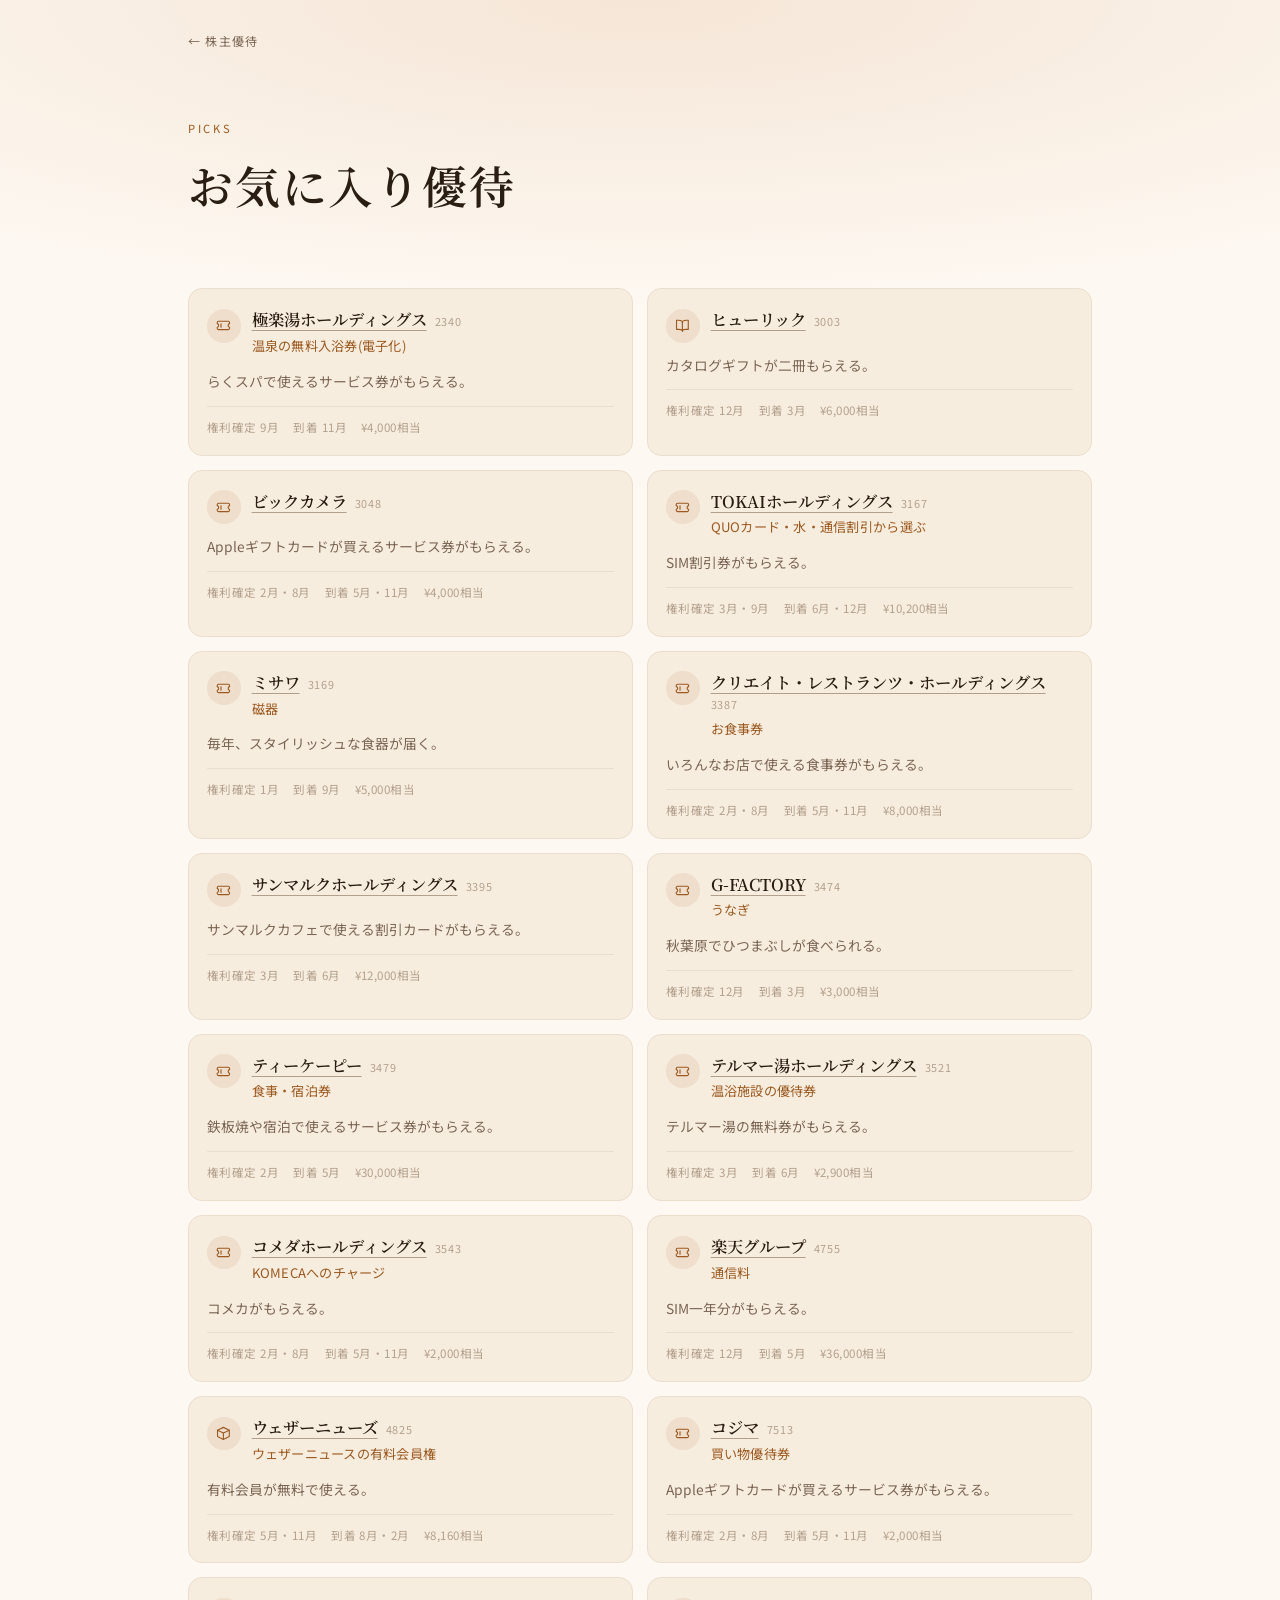
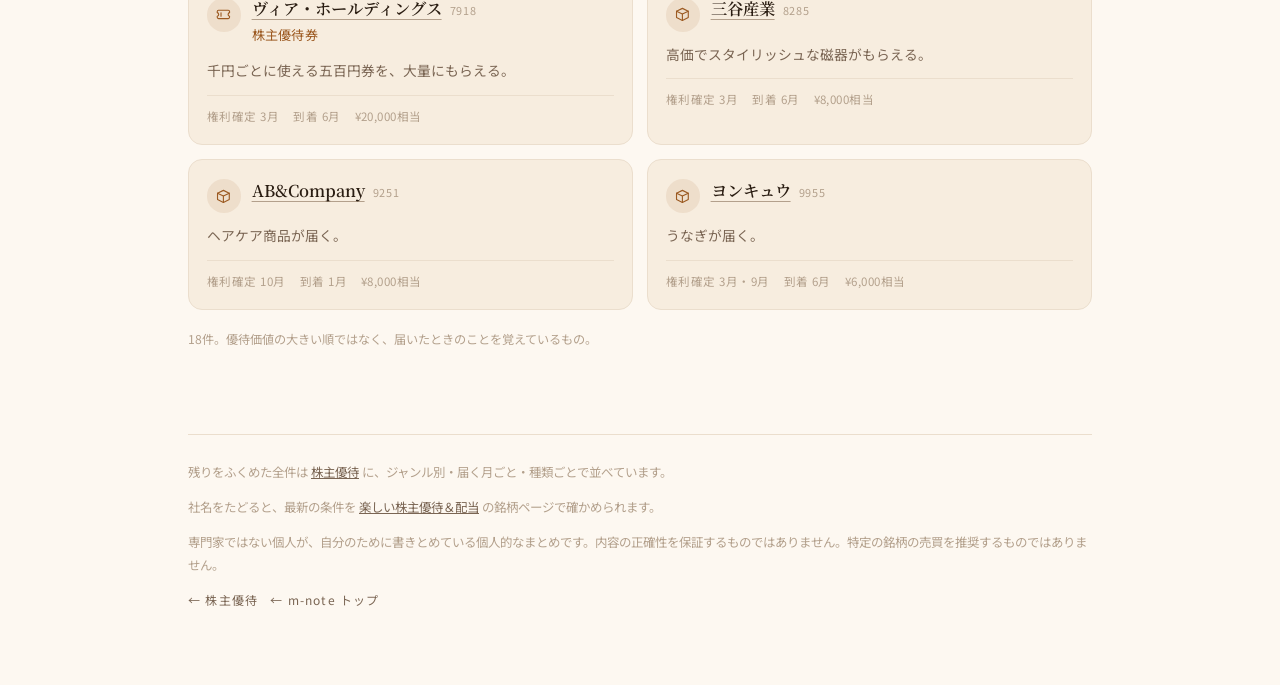
==== picks.html @ b55bbd1d "お気に入りを別ページに分け、ジャンル別を先頭に置く Co-Authored-By: Claude Opus 5 <noreply@anthropic.com>" ====
<!DOCTYPE html>
<html lang="ja">
<head>
<meta charset="UTF-8">
<meta name="viewport" content="width=device-width, initial-scale=1">
<title>お気に入り優待｜株主優待</title>
<meta name="description" content="届いたときのことを覚えている株主優待。うなぎ、磁器、タオル、カタログギフト、温泉の券。">
<link rel="preconnect" href="https://fonts.googleapis.com">
<link rel="preconnect" href="https://fonts.gstatic.com" crossorigin>
<link href="https://fonts.googleapis.com/css2?family=Noto+Sans+JP:wght@400;500;700&family=Noto+Serif+JP:wght@500;600;700&display=swap" rel="stylesheet">
<link rel="stylesheet" href="style.css">
</head>
<body>
<!-- アイコンは線画のまま埋め込んでおく。外から取りに行かないので表示が遅れない -->
<svg width="0" height="0" style="position:absolute" aria-hidden="true" focusable="false"><defs>
  <symbol id="ic-heart" viewBox="0 0 24 24">
    <path d="M12 20.2S3.6 15.3 3.6 9.6A4.6 4.6 0 0 1 12 7a4.6 4.6 0 0 1 8.4 2.6c0 5.7-8.4 10.6-8.4 10.6z"/></symbol>
  <symbol id="ic-ticket" viewBox="0 0 24 24">
    <path d="M3.2 9.5V7.8a1.8 1.8 0 0 1 1.8-1.8h14a1.8 1.8 0 0 1 1.8 1.8v1.7a2.6 2.6 0 0 0 0 5.1v1.6a1.8 1.8 0 0 1-1.8 1.8H5a1.8 1.8 0 0 1-1.8-1.8v-1.6a2.6 2.6 0 0 0 0-5.1z"/>
    <path d="M8.6 9.6v4.9"/></symbol>
  <symbol id="ic-box" viewBox="0 0 24 24">
    <path d="M3.6 7.4 12 3.4l8.4 4v9.2L12 20.6l-8.4-4z"/>
    <path d="M3.6 7.4 12 11.4l8.4-4"/><path d="M12 11.4v9.2"/></symbol>
  <symbol id="ic-leaf" viewBox="0 0 24 24">
    <path d="M20 4C11 4 5 8 5 14a5 5 0 0 0 5 5c6 0 10-6 10-15z"/><path d="M15.4 8.6 6.6 17.4"/></symbol>
  <symbol id="ic-book" viewBox="0 0 24 24">
    <path d="M12 7.6C12 6 10 4.6 6.6 4.6H3.6v13h3.5c2.9 0 4.9 1.2 4.9 2.4"/>
    <path d="M12 7.6C12 6 14 4.6 17.4 4.6h3v13h-3.5c-2.9 0-4.9 1.2-4.9 2.4"/><path d="M12 7.6V20"/></symbol>
  <symbol id="ic-card" viewBox="0 0 24 24">
    <rect x="3" y="5.4" width="18" height="13.2" rx="2.4"/>
    <path d="M3 10.2h18"/><path d="M6.6 14.8h4.2"/></symbol>
  <symbol id="ic-star" viewBox="0 0 24 24">
    <path d="m12 3.6 2.6 5.4 6 .8-4.4 4.2 1.1 6-5.3-2.9-5.3 2.9 1.1-6L3.4 9.8l6-.8z"/></symbol>
</defs></svg>

<div class="wrap">
  <div class="top"><a class="back" href="./">← 株主優待</a></div>

  <header class="hero">
    <p class="eyebrow">PICKS</p>
    <h1>お気に入り優待</h1>
  </header>

  <section id="picks">
    <div class="picks" data-picks><p class="empty">読み込み中…</p></div>
    <p class="aside"><span data-count="picks"></span>。優待価値の大きい順ではなく、届いたときのことを覚えているもの。</p>
  </section>

  <footer>
    <p>残りをふくめた全件は <a href="./">株主優待</a> に、ジャンル別・届く月ごと・種類ごとで並べています。</p>
    <p>社名をたどると、最新の条件を <a href="https://www.kabuyutai.com/" target="_blank" rel="noopener">楽しい株主優待＆配当</a> の銘柄ページで確かめられます。</p>
    <p>専門家ではない個人が、自分のために書きとめている個人的なまとめです。内容の正確性を保証するものではありません。特定の銘柄の売買を推奨するものではありません。</p>
    <p><a class="back" href="./">← 株主優待</a>　<a class="back" href="../">← m-note トップ</a></p>
  </footer>
</div>
<script src="app.js"></script>
</body>
</html>
---- style.css ----
/* 株主優待のページ共通の見た目。index.html と picks.html が読む。
   色をここ一箇所で持つことで、二枚のページがずれないようにしている。 */
/* 生成りの紙とテラコッタ。黒と白は使わず、どの色にも茶を含ませている */
:root{
  --bg:#fdf8f1; --ink:#2a1d12; --muted:#7a6553; --faint:#b3a08c;
  --line:#ebdecd; --card:#f7eddf; --accent:#9c5a22;
  --wash:rgba(196,106,38,.13); --tint:rgba(156,90,34,.10);
}
@media (prefers-color-scheme: dark){
  :root:not([data-theme="light"]){
    --bg:#17110c; --ink:#f4eade; --muted:#a08b76; --faint:#6a5848;
    --line:#2e241b; --card:#20180f; --accent:#e2a765;
    --wash:rgba(226,167,101,.10); --tint:rgba(226,167,101,.14);
  }
}
:root[data-theme="dark"]{
  --bg:#17110c; --ink:#f4eade; --muted:#a08b76; --faint:#6a5848;
  --line:#2e241b; --card:#20180f; --accent:#e2a765;
  --wash:rgba(226,167,101,.10); --tint:rgba(226,167,101,.14);
}
*{box-sizing:border-box}
/* 地色は html に置く。そうしないと body の背景が canvas に持ち上がり、
   下のにじみの位置が本文の箱からずれる */
html{background:var(--bg)}
/* 見出しのうしろに暖色のにじみを一枚。読み進めると消える薄さで敷く */
body{margin:0;color:var(--ink);font-family:"Noto Sans JP",system-ui,sans-serif;
  font-size:16px;line-height:1.9;-webkit-font-smoothing:antialiased;
  background:radial-gradient(120% 420px at 50% 0,var(--wash),transparent 72%) no-repeat}
a{color:inherit}
.wrap{max-width:60rem;margin:0 auto;padding:0 16px}
@media (min-width:640px){.wrap{padding:0 28px}}

/* アイコンは文字に連れて大きくなる。閲覧者が文字を大きくしても釣り合いが崩れない */
.ic{width:1.15em;height:1.15em;flex:0 0 auto;fill:none;stroke:currentColor;
  stroke-width:1.6;stroke-linecap:round;stroke-linejoin:round}

.top{padding:24px 0 0}
.back{font-size:.75rem;letter-spacing:.1em;color:var(--muted);text-decoration:none}
.back:hover{color:var(--ink)}

header.hero{padding:64px 0 10px}
.eyebrow{font-size:.7rem;letter-spacing:.24em;color:var(--accent);margin:0 0 14px}
h1{font-family:"Noto Serif JP",serif;font-weight:600;font-size:clamp(2rem,6vw,2.8rem);line-height:1.4;margin:0 0 6px;letter-spacing:.04em}

/* 目次は丸いつまみ。触れると色が出る */
.toc{list-style:none;margin:34px 0 0;padding:0;display:flex;flex-wrap:wrap;gap:9px}
.toc a{display:inline-flex;align-items:center;gap:7px;font-size:.8rem;color:var(--muted);
  text-decoration:none;background:var(--card);border:1px solid var(--line);
  border-radius:999px;padding:7px 15px 7px 13px;line-height:1.5;
  transition:color .15s,border-color .15s,background .15s}
.toc a .ic{color:var(--accent);opacity:.75}
.toc a:hover,.toc a:focus-visible{color:var(--accent);border-color:var(--accent);background:var(--tint)}

section{padding:56px 0 0}
.cat-h{display:flex;align-items:center;gap:10px;margin:0 0 4px}
.cat-h .ic{color:var(--accent)}
.cat-h h2{font-family:"Noto Serif JP",serif;font-weight:600;font-size:1.3rem;letter-spacing:.04em;margin:0}
.cat-h h3{font-family:"Noto Serif JP",serif;font-weight:600;font-size:1.05rem;letter-spacing:.04em;margin:0}
.cat-h .en{font-size:.64rem;letter-spacing:.2em;color:var(--faint)}
.cat-h .n{margin-left:auto;font-size:.68rem;letter-spacing:.12em;color:var(--faint)}
.cat-rule{height:1px;background:var(--line);margin:0 0 22px}

/* お気に入り優待 */
.picks{display:grid;grid-template-columns:1fr;gap:14px}
@media (min-width:620px){.picks{grid-template-columns:repeat(2,1fr)}}
.pick{background:var(--card);border:1px solid var(--line);border-radius:14px;padding:18px 18px 16px;
  transition:transform .18s,border-color .18s}
.pick:hover{transform:translateY(-2px);border-color:var(--accent)}
@media (prefers-reduced-motion:reduce){.pick{transition:none}.pick:hover{transform:none}}
.pick .hd{display:flex;gap:11px;align-items:flex-start}
/* アイコンの丸座布団。アクセントをごく薄く敷いたもの */
.badge{width:2.1em;height:2.1em;border-radius:50%;background:var(--tint);color:var(--accent);
  display:grid;place-items:center;flex:0 0 auto;margin-top:.1em}
.badge .ic{width:1.05em;height:1.05em}
.pick .ttl{display:flex;flex-wrap:wrap;gap:0 8px;align-items:baseline;min-width:0}
.pick .ttl > *{max-width:100%}
.pick b{font-family:"Noto Serif JP",serif;font-weight:600;font-size:1.02rem;line-height:1.5}
.pick .code{font-size:.68rem;letter-spacing:.08em;color:var(--faint);font-variant-numeric:tabular-nums}
.pick .what{flex:0 0 100%;margin:2px 0 0;font-size:.82rem;color:var(--accent);letter-spacing:.02em}
.pick .memo{margin:10px 0 0;font-size:.86rem;color:var(--muted);line-height:1.8}
.pick .meta{margin:12px 0 0;padding:10px 0 0;border-top:1px solid var(--line);
  font-size:.72rem;color:var(--faint);letter-spacing:.04em;display:flex;flex-wrap:wrap;gap:4px 14px}

/* ジャンル別 */
.uses{display:grid;grid-template-columns:1fr;gap:14px}
@media (min-width:720px){.uses{grid-template-columns:repeat(2,1fr)}}
.use{background:var(--card);border:1px solid var(--line);border-radius:14px;padding:18px}
.use .uh{display:flex;align-items:center;gap:11px}
.use .ut{display:flex;flex-wrap:wrap;align-items:baseline;gap:0 9px;min-width:0}
.use .ut b{font-family:"Noto Serif JP",serif;font-weight:600;font-size:1.05rem;letter-spacing:.04em}
.use .uen{font-size:.6rem;letter-spacing:.18em;color:var(--faint)}
.use .uh .n{margin-left:auto;font-size:.68rem;letter-spacing:.12em;color:var(--faint);flex:0 0 auto}
/* 細目は左の列に揃える。.sub を display:contents にして、dt と dd を
   そのまま dl のグリッドに流し込むと、カードごとに左の列幅が揃う */
.use .subs{margin:13px 0 0;padding:12px 0 0;border-top:1px solid var(--line);
  display:grid;grid-template-columns:max-content 1fr;gap:8px 14px}
.use .sub{display:contents}
.use dt{font-size:.76rem;color:var(--accent);letter-spacing:.02em;line-height:1.8;white-space:nowrap}
.use dd{margin:0;font-size:.8rem;line-height:1.8}
/* 社名の区切りは読点。社名自体が「・」を含むので中黒では切れ目が分からない */
.use dd .un + .un::before{content:"、";color:var(--faint)}
/* ここは横に流すだけなので、短い社名まで途中で折る必要はない */
.use dd a.kb{overflow-wrap:break-word}
/* 幅が狭いと二列では細目名が潰れるので、細目名を上に積む */
@media (max-width:430px){
  .use .subs{grid-template-columns:1fr;gap:2px}
  .use dd{margin:0 0 9px}
  .use dd:last-child{margin:0}
}
.aside{margin:18px 0 0;font-size:.76rem;color:var(--faint);line-height:1.85}

/* 届く月 */
.month{border-top:1px solid var(--line);padding:16px 0}
.month:last-child{border-bottom:1px solid var(--line)}
/* 月名のうしろに棒と件数。棒は余った幅のなかで伸ばすので、何件あってもはみ出さない */
.month .mh{display:grid;grid-template-columns:auto 1fr;align-items:center;gap:12px;margin:0 0 2px}
.month .mn{font-family:"Noto Serif JP",serif;font-weight:600;font-size:1.05rem;letter-spacing:.06em;
  min-width:3.2em;font-variant-numeric:tabular-nums}
.month .track{display:flex;align-items:center;gap:10px;min-width:0}
.month .bar{flex:0 0 auto;height:3px;max-width:86%;background:var(--accent);opacity:.45;border-radius:2px}
.month .mc{font-size:.7rem;color:var(--faint);letter-spacing:.1em;font-variant-numeric:tabular-nums}
.month ul{list-style:none;margin:8px 0 0;padding:0;display:grid;grid-template-columns:1fr;gap:2px 20px}
@media (min-width:560px){.month ul{grid-template-columns:repeat(2,1fr)}}
@media (min-width:880px){.month ul{grid-template-columns:repeat(3,1fr)}}
/* 社名と中身は横に並べるが、入りきらないときは社名を途中で折らずに中身を下へ送る */
.month li{font-size:.85rem;line-height:1.75;color:var(--ink);
  display:flex;flex-wrap:wrap;gap:0 7px;align-items:baseline}
.month li > *{flex:0 0 auto;max-width:100%}
/* 行頭の小さなアイコンは社名と同じ塊に入れておく。社名が折れても離れない */
.month li .mi{width:.95em;height:.95em;color:var(--faint);vertical-align:-.1em;margin-right:5px}
.month li .w{color:var(--muted);font-size:.78rem}
.month.none .mn{color:var(--faint)}

/* カテゴリ別 */
.rows{display:grid;grid-template-columns:1fr;gap:0}
.row{display:grid;grid-template-columns:1fr auto;gap:4px 16px;align-items:baseline;
  padding:9px 0;border-bottom:1px solid var(--line)}
.row:first-child{border-top:1px solid var(--line)}
.row .nm{font-size:.92rem;line-height:1.6}
.row .nm .code{font-size:.68rem;letter-spacing:.08em;color:var(--faint);margin-left:7px;
  font-variant-numeric:tabular-nums;white-space:nowrap}
.row .nm .w{display:block;font-size:.79rem;color:var(--accent)}
.row .nm .cd{display:block;font-size:.76rem;color:var(--faint)}
.row .rt{text-align:right;font-size:.74rem;color:var(--muted);letter-spacing:.04em;
  font-variant-numeric:tabular-nums;white-space:nowrap}
.row .rt .v{display:block;color:var(--ink);font-size:.82rem}
@media (max-width:559px){
  /* 幅が狭いと社名と金額の二段組みが潰れるので、縦に積む */
  .row{grid-template-columns:1fr;gap:2px}
  .row .rt{text-align:left;white-space:normal}
  .row .rt .v{display:inline;margin-right:10px}
}
.kind-h{margin-top:30px}

/* 読むときの注意。ふだんは一行に畳んでおく */
.caution{background:var(--card);border:1px solid var(--line);border-radius:14px}
.caution summary{list-style:none;cursor:pointer;padding:15px 20px;display:flex;align-items:center;gap:10px;
  font-family:"Noto Serif JP",serif;font-weight:600;font-size:1.02rem;letter-spacing:.04em}
.caution summary::-webkit-details-marker{display:none}
.caution summary .ic{color:var(--accent)}
.caution summary .cue{margin-left:auto;font-size:.7rem;letter-spacing:.1em;color:var(--faint);
  font-family:"Noto Sans JP",sans-serif;font-weight:400}
.caution:not([open]) summary .cue::after{content:"ひらく"}
.caution[open] summary .cue::after{content:"とじる"}
.caution .cbody{padding:2px 20px 18px}
.caution p{margin:0 0 .9em;font-size:.86rem;color:var(--muted);line-height:1.85}
.caution p:last-child{margin:0}
.caution strong{color:var(--ink);font-weight:500}

.empty{color:var(--faint);font-size:.86rem;margin:0}

/* 社名から優待情報サイトの銘柄ページへ。線は薄く敷いておき、触れると色が出る */
/* 長い社名は「・」で折る。区切りが無いものだけ、やむをえず途中で折る */
a.kb{word-break:keep-all;overflow-wrap:anywhere;
  color:inherit;text-decoration:underline;text-decoration-color:var(--faint);
  text-decoration-thickness:1px;text-underline-offset:.26em;text-decoration-skip-ink:none;
  transition:color .15s,text-decoration-color .15s}
a.kb:hover,a.kb:focus-visible{color:var(--accent);text-decoration-color:var(--accent)}

footer{margin:84px 0 0;padding:26px 0 60px;border-top:1px solid var(--line)}
footer p{font-size:.78rem;color:var(--faint);line-height:1.85;margin:0 0 12px}
footer a{color:var(--muted)}
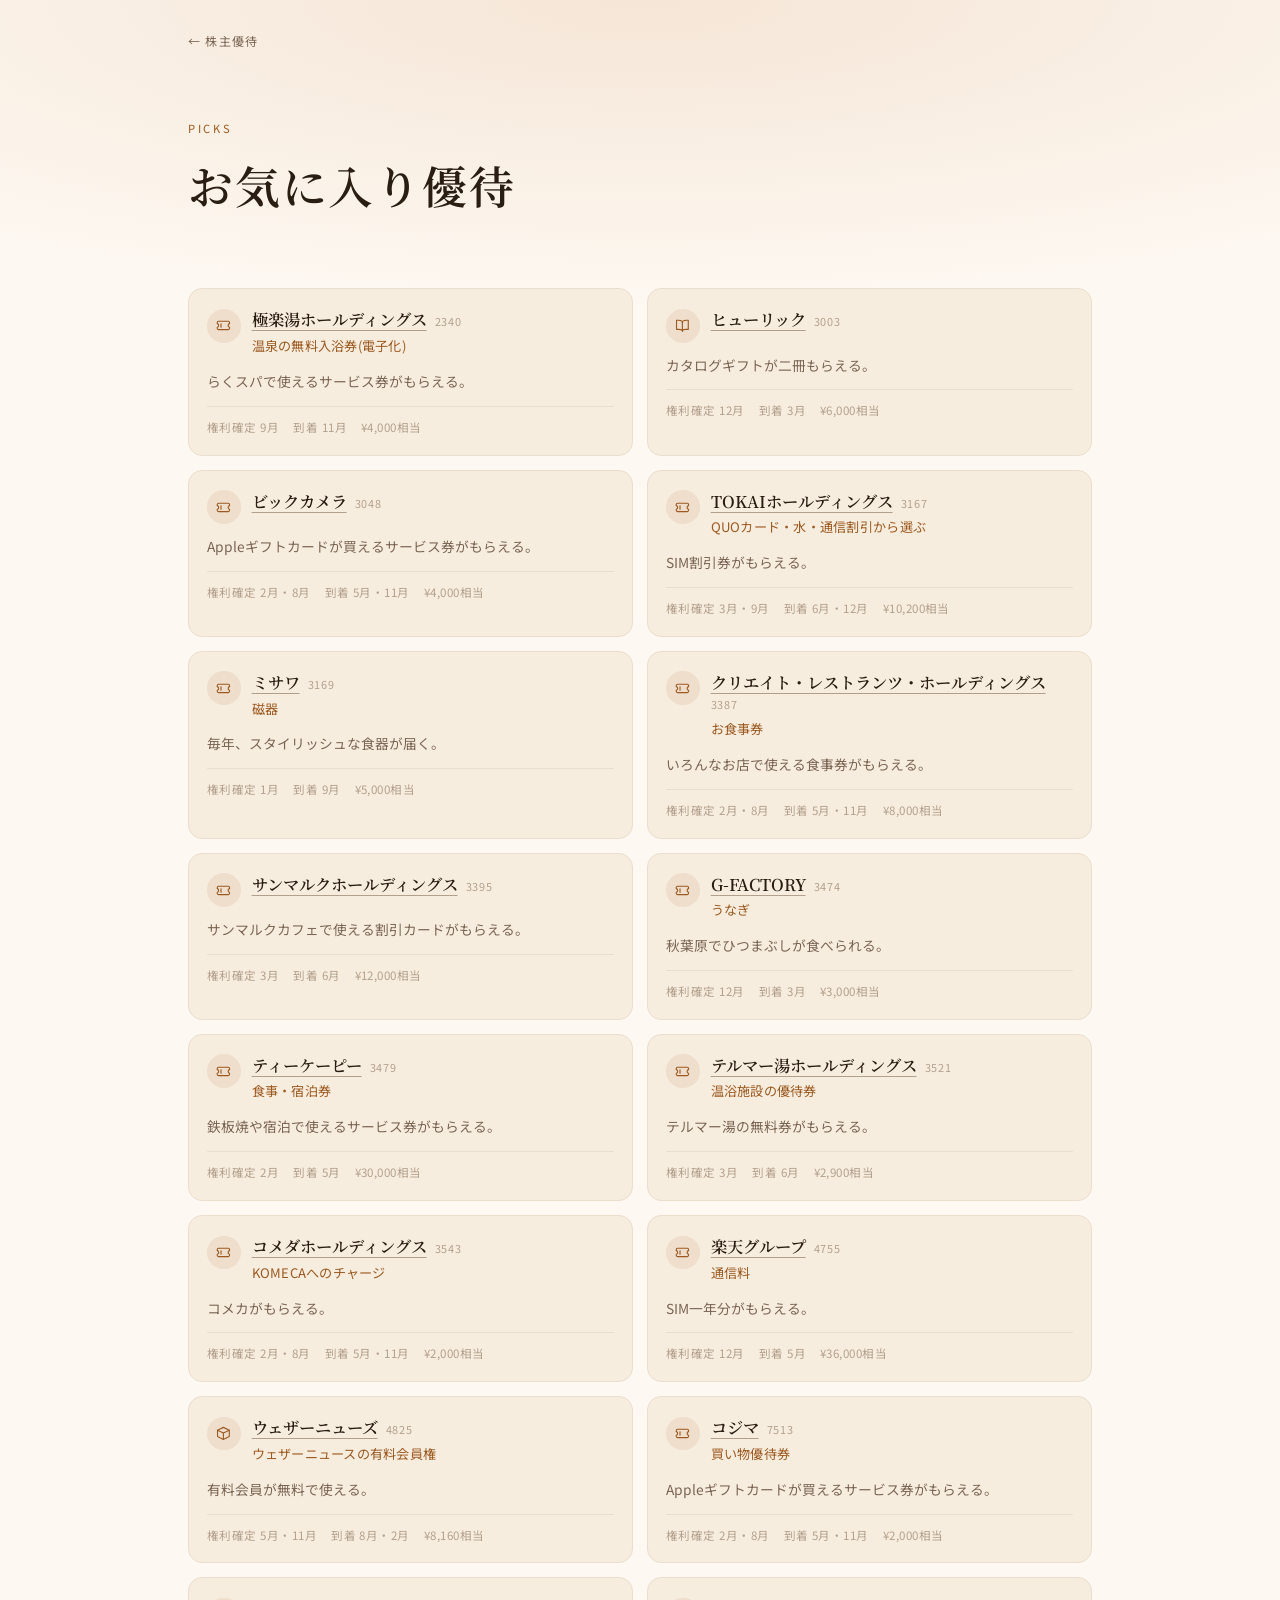
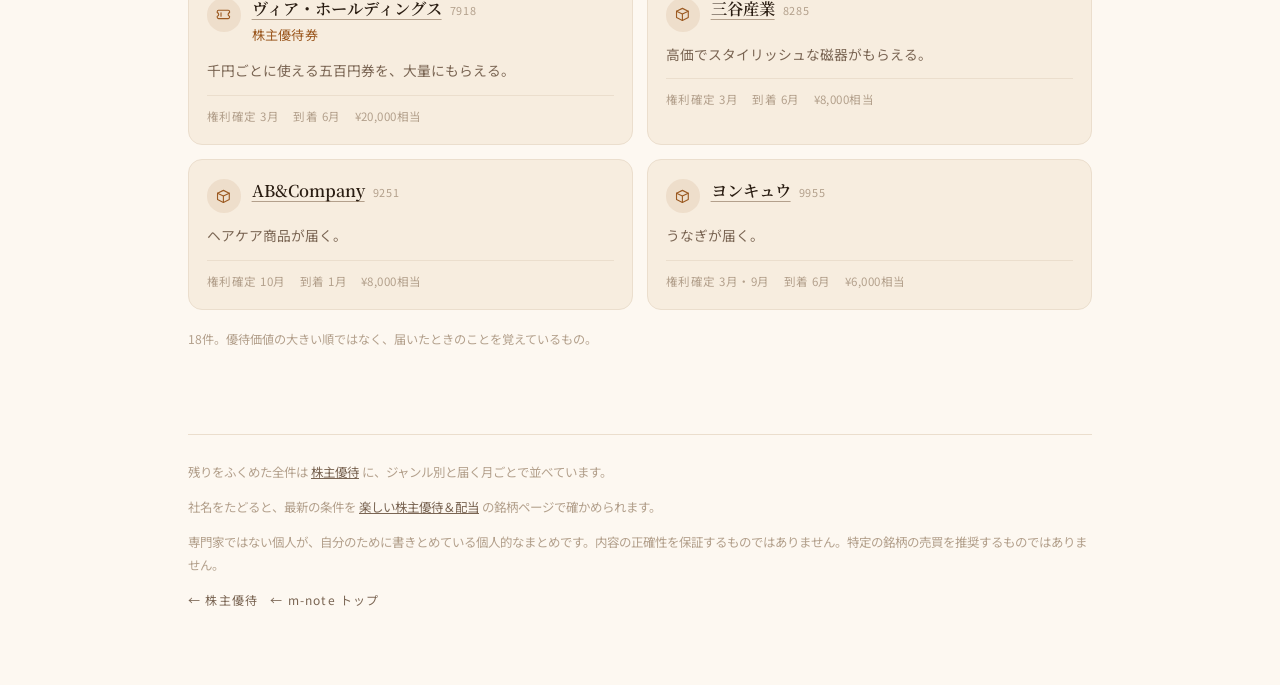
==== commit f5cc3bc0: "優待の種類の節を外す Co-Authored-By: Claude Opus 5 <noreply@anthropic.com>" ====
--- a/picks.html
+++ b/picks.html
@@ -47,7 +47,7 @@
   </section>
 
   <footer>
-    <p>残りをふくめた全件は <a href="./">株主優待</a> に、ジャンル別・届く月ごと・種類ごとで並べています。</p>
+    <p>残りをふくめた全件は <a href="./">株主優待</a> に、ジャンル別と届く月ごとで並べています。</p>
     <p>社名をたどると、最新の条件を <a href="https://www.kabuyutai.com/" target="_blank" rel="noopener">楽しい株主優待＆配当</a> の銘柄ページで確かめられます。</p>
     <p>専門家ではない個人が、自分のために書きとめている個人的なまとめです。内容の正確性を保証するものではありません。特定の銘柄の売買を推奨するものではありません。</p>
     <p><a class="back" href="./">← 株主優待</a>　<a class="back" href="../">← m-note トップ</a></p>
--- a/style.css
+++ b/style.css
@@ -55,7 +55,6 @@
 .cat-h{display:flex;align-items:center;gap:10px;margin:0 0 4px}
 .cat-h .ic{color:var(--accent)}
 .cat-h h2{font-family:"Noto Serif JP",serif;font-weight:600;font-size:1.3rem;letter-spacing:.04em;margin:0}
-.cat-h h3{font-family:"Noto Serif JP",serif;font-weight:600;font-size:1.05rem;letter-spacing:.04em;margin:0}
 .cat-h .en{font-size:.64rem;letter-spacing:.2em;color:var(--faint)}
 .cat-h .n{margin-left:auto;font-size:.68rem;letter-spacing:.12em;color:var(--faint)}
 .cat-rule{height:1px;background:var(--line);margin:0 0 22px}
@@ -131,26 +130,6 @@
 .month li .w{color:var(--muted);font-size:.78rem}
 .month.none .mn{color:var(--faint)}
 
-/* カテゴリ別 */
-.rows{display:grid;grid-template-columns:1fr;gap:0}
-.row{display:grid;grid-template-columns:1fr auto;gap:4px 16px;align-items:baseline;
-  padding:9px 0;border-bottom:1px solid var(--line)}
-.row:first-child{border-top:1px solid var(--line)}
-.row .nm{font-size:.92rem;line-height:1.6}
-.row .nm .code{font-size:.68rem;letter-spacing:.08em;color:var(--faint);margin-left:7px;
-  font-variant-numeric:tabular-nums;white-space:nowrap}
-.row .nm .w{display:block;font-size:.79rem;color:var(--accent)}
-.row .nm .cd{display:block;font-size:.76rem;color:var(--faint)}
-.row .rt{text-align:right;font-size:.74rem;color:var(--muted);letter-spacing:.04em;
-  font-variant-numeric:tabular-nums;white-space:nowrap}
-.row .rt .v{display:block;color:var(--ink);font-size:.82rem}
-@media (max-width:559px){
-  /* 幅が狭いと社名と金額の二段組みが潰れるので、縦に積む */
-  .row{grid-template-columns:1fr;gap:2px}
-  .row .rt{text-align:left;white-space:normal}
-  .row .rt .v{display:inline;margin-right:10px}
-}
-.kind-h{margin-top:30px}
 
 /* 読むときの注意。ふだんは一行に畳んでおく */
 .caution{background:var(--card);border:1px solid var(--line);border-radius:14px}
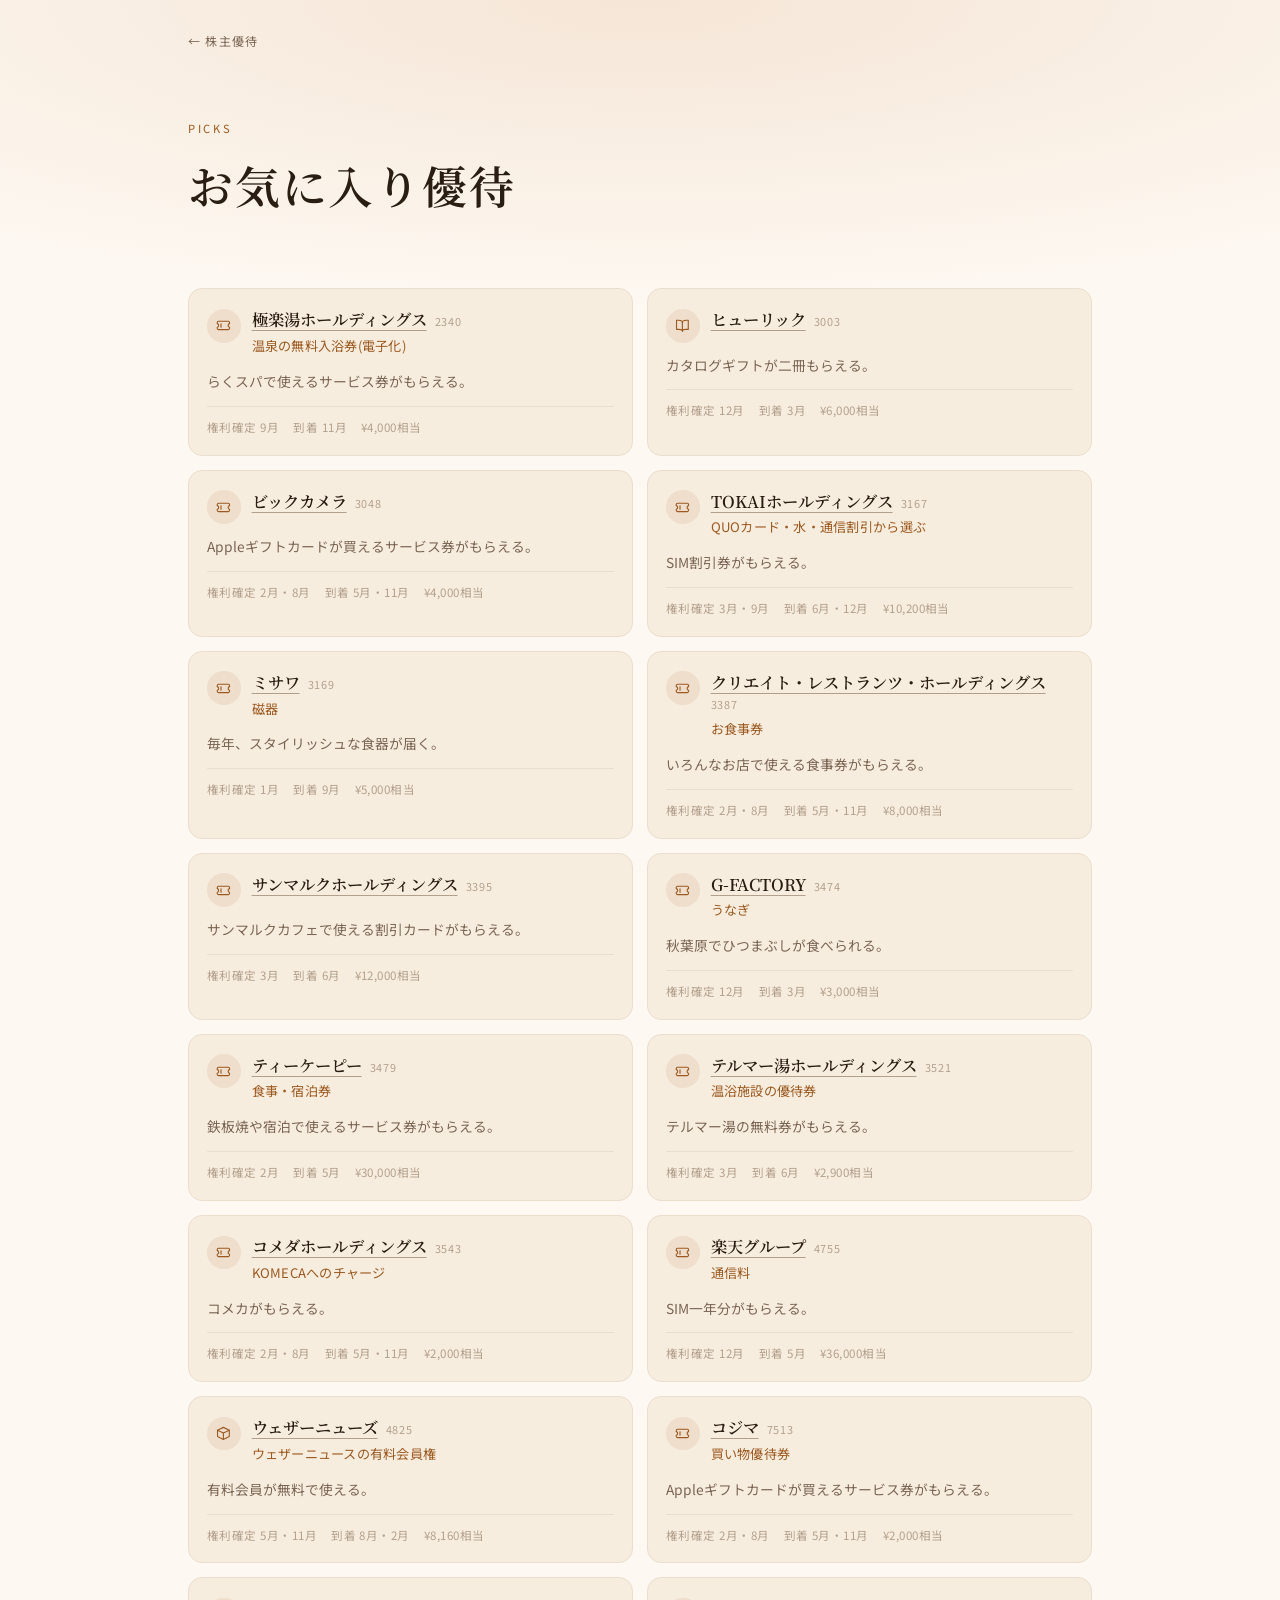
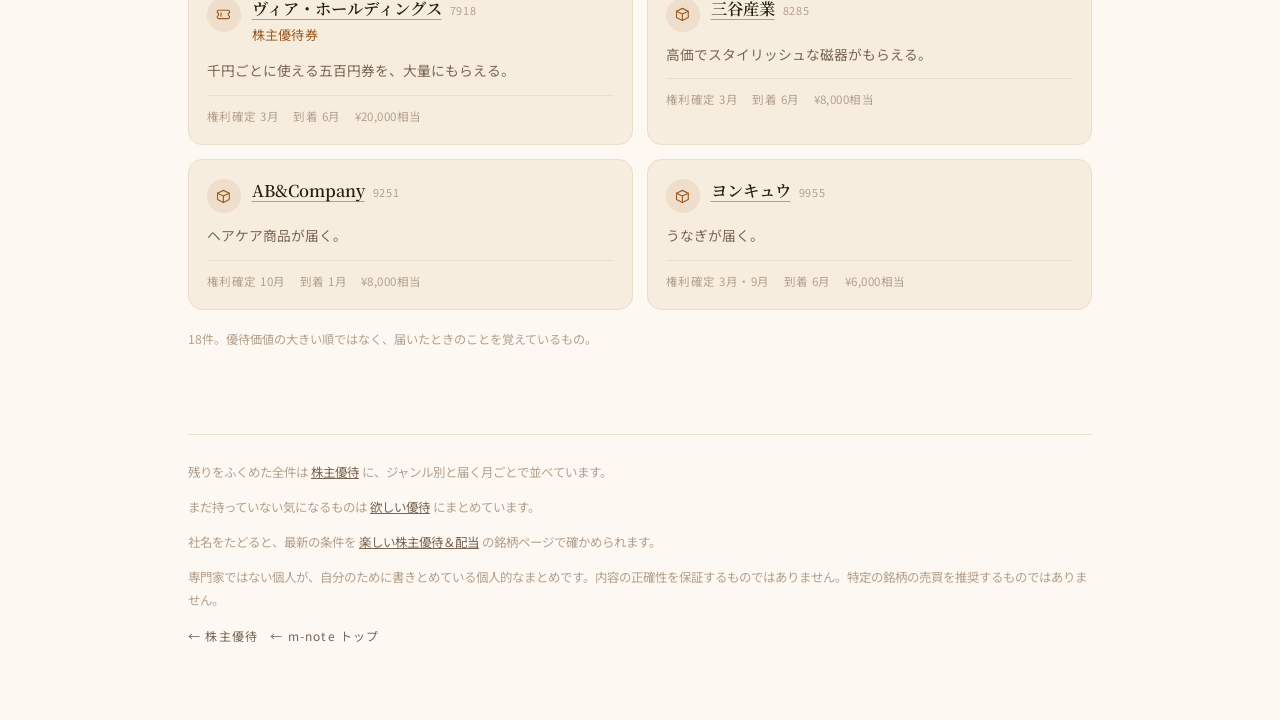
==== commit 00b43a38: "欲しい優待のページを足す Co-Authored-By: Claude Opus 5 <noreply@anthropic.com>" ====
--- a/picks.html
+++ b/picks.html
@@ -48,6 +48,7 @@
 
   <footer>
     <p>残りをふくめた全件は <a href="./">株主優待</a> に、ジャンル別と届く月ごとで並べています。</p>
+    <p>まだ持っていない気になるものは <a href="want.html">欲しい優待</a> にまとめています。</p>
     <p>社名をたどると、最新の条件を <a href="https://www.kabuyutai.com/" target="_blank" rel="noopener">楽しい株主優待＆配当</a> の銘柄ページで確かめられます。</p>
     <p>専門家ではない個人が、自分のために書きとめている個人的なまとめです。内容の正確性を保証するものではありません。特定の銘柄の売買を推奨するものではありません。</p>
     <p><a class="back" href="./">← 株主優待</a>　<a class="back" href="../">← m-note トップ</a></p>
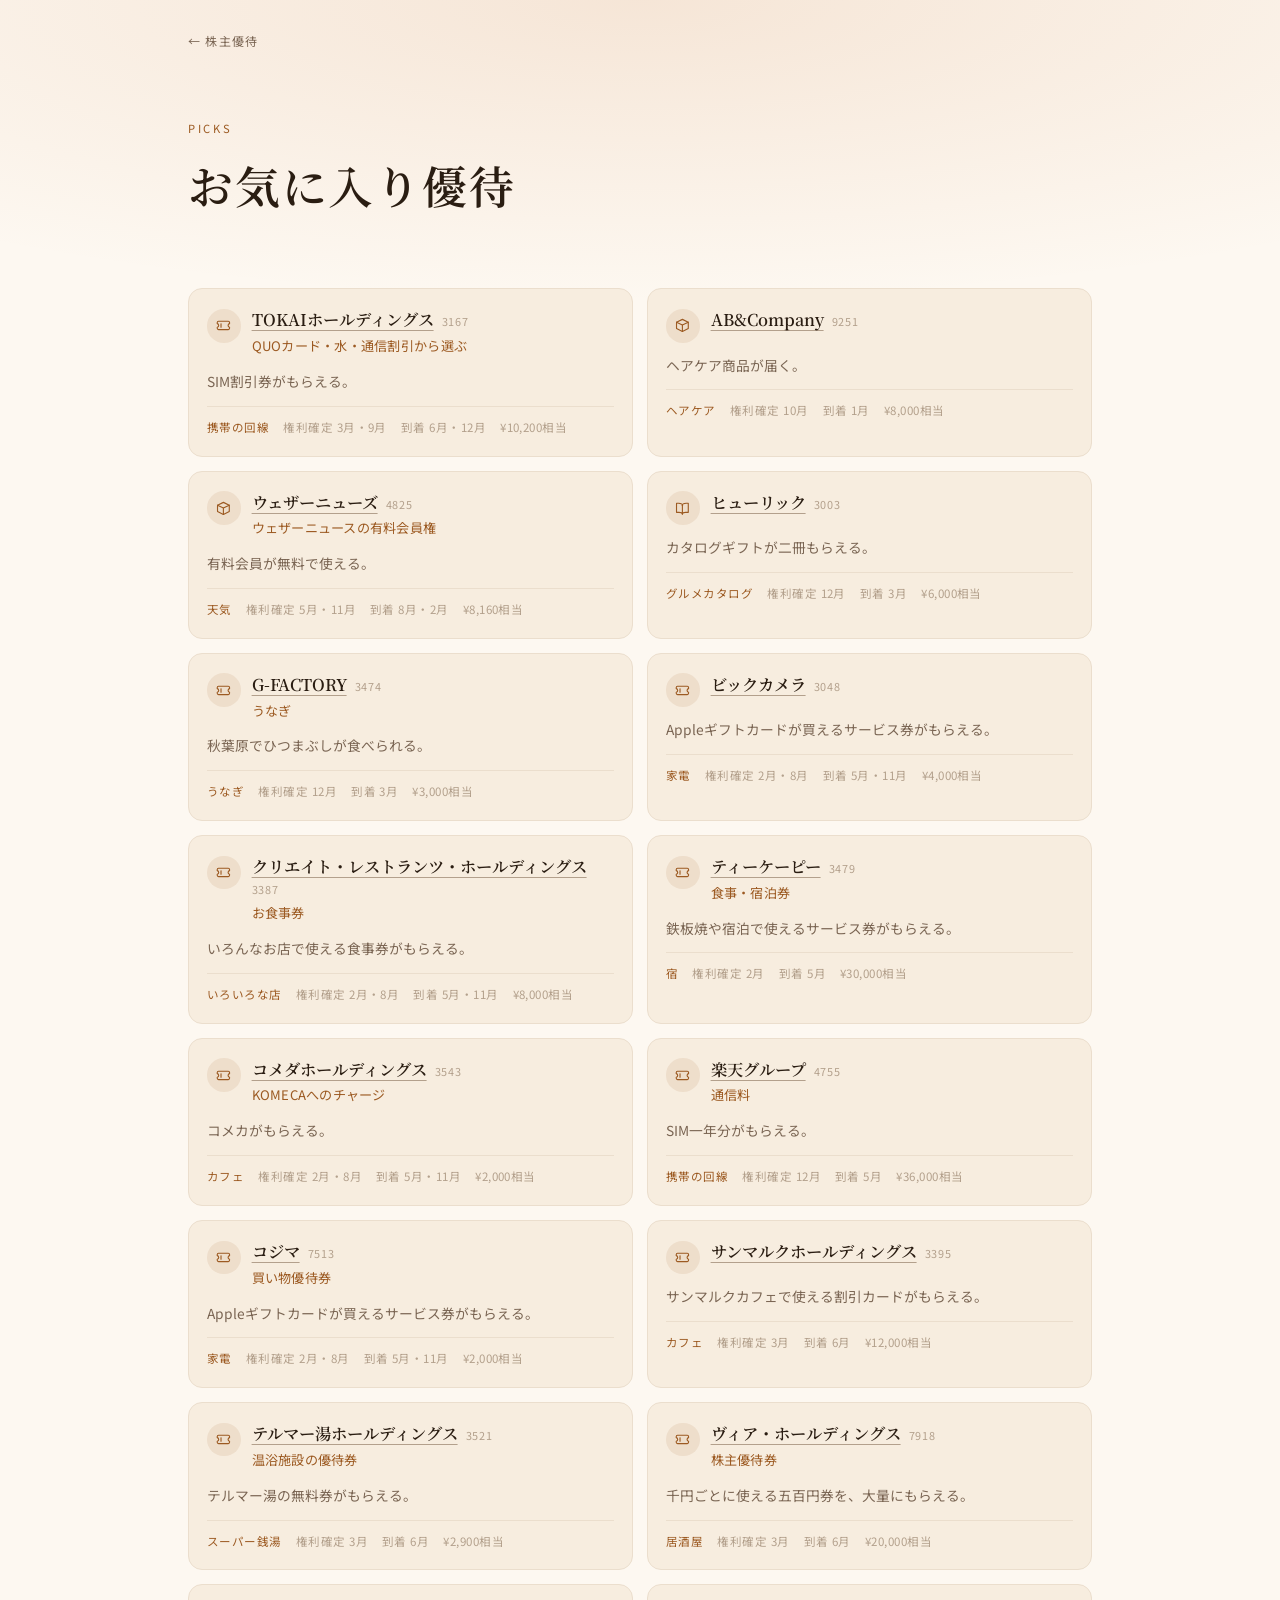
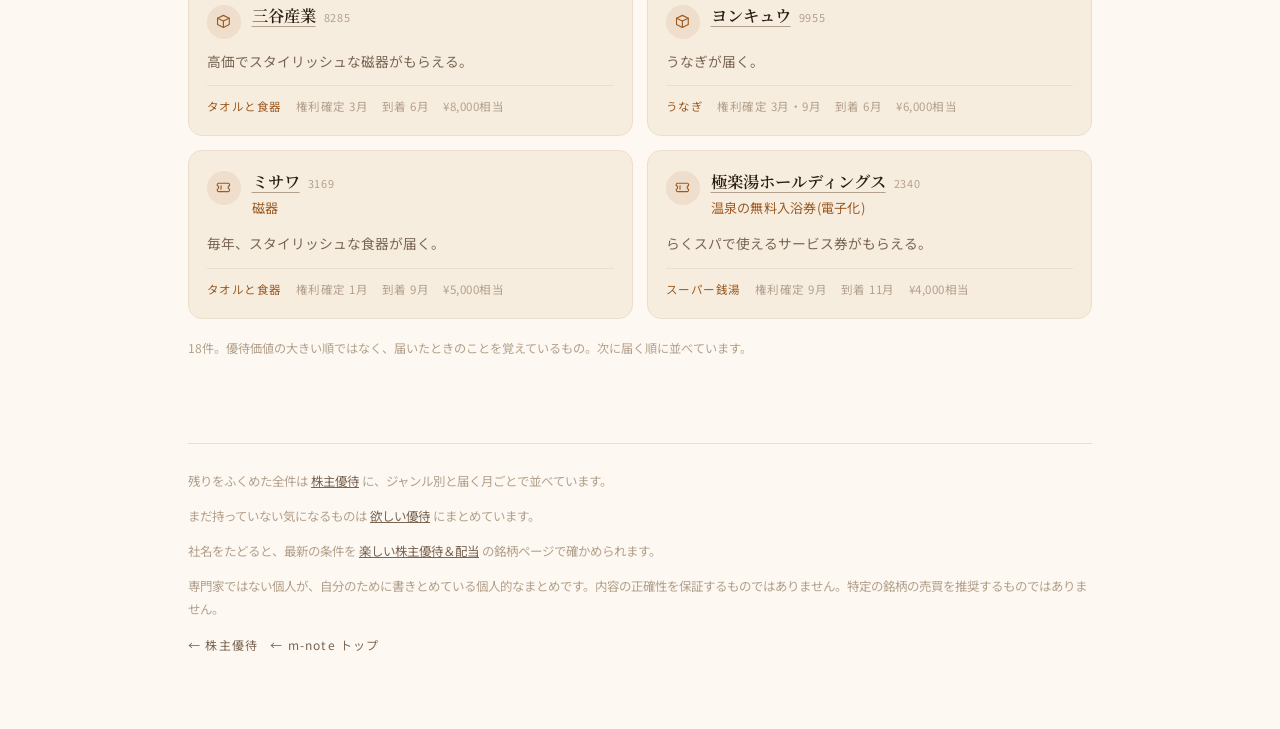
==== commit 07c95633: "二枚のページをジャンルでつなぎ、次に届く順に並べる Co-Authored-By: Claude Opus 5 <noreply@anthropic.com>" ====
--- a/picks.html
+++ b/picks.html
@@ -43,7 +43,7 @@
 
   <section id="picks">
     <div class="picks" data-picks><p class="empty">読み込み中…</p></div>
-    <p class="aside"><span data-count="picks"></span>。優待価値の大きい順ではなく、届いたときのことを覚えているもの。</p>
+    <p class="aside"><span data-count="picks"></span>。優待価値の大きい順ではなく、届いたときのことを覚えているもの。次に届く順に並べています。</p>
   </section>
 
   <footer>
--- a/style.css
+++ b/style.css
@@ -79,6 +79,10 @@
 .pick .memo{margin:10px 0 0;font-size:.86rem;color:var(--muted);line-height:1.8}
 .pick .meta{margin:12px 0 0;padding:10px 0 0;border-top:1px solid var(--line);
   font-size:.72rem;color:var(--faint);letter-spacing:.04em;display:flex;flex-wrap:wrap;gap:4px 14px}
+/* 細目からトップのジャンル別へ。線は触れたときだけ出す */
+.pick .meta .gl{color:var(--accent);text-decoration:none;
+  border-bottom:1px solid transparent;transition:border-color .15s}
+.pick .meta .gl:hover,.pick .meta .gl:focus-visible{border-bottom-color:var(--accent)}
 
 /* ジャンル別 */
 .uses{display:grid;grid-template-columns:1fr;gap:14px}
@@ -89,6 +93,8 @@
 .use .ut b{font-family:"Noto Serif JP",serif;font-weight:600;font-size:1.05rem;letter-spacing:.04em}
 .use .uen{font-size:.6rem;letter-spacing:.18em;color:var(--faint)}
 .use .uh .n{margin-left:auto;font-size:.68rem;letter-spacing:.12em;color:var(--faint);flex:0 0 auto}
+/* 持っている件数のうしろに、欲しい件数。無い領域には出さない */
+.use .uh .wn{color:var(--accent);margin-left:7px}
 /* 細目は左の列に揃える。.sub を display:contents にして、dt と dd を
    そのまま dl のグリッドに流し込むと、カードごとに左の列幅が揃う */
 .use .subs{margin:13px 0 0;padding:12px 0 0;border-top:1px solid var(--line);
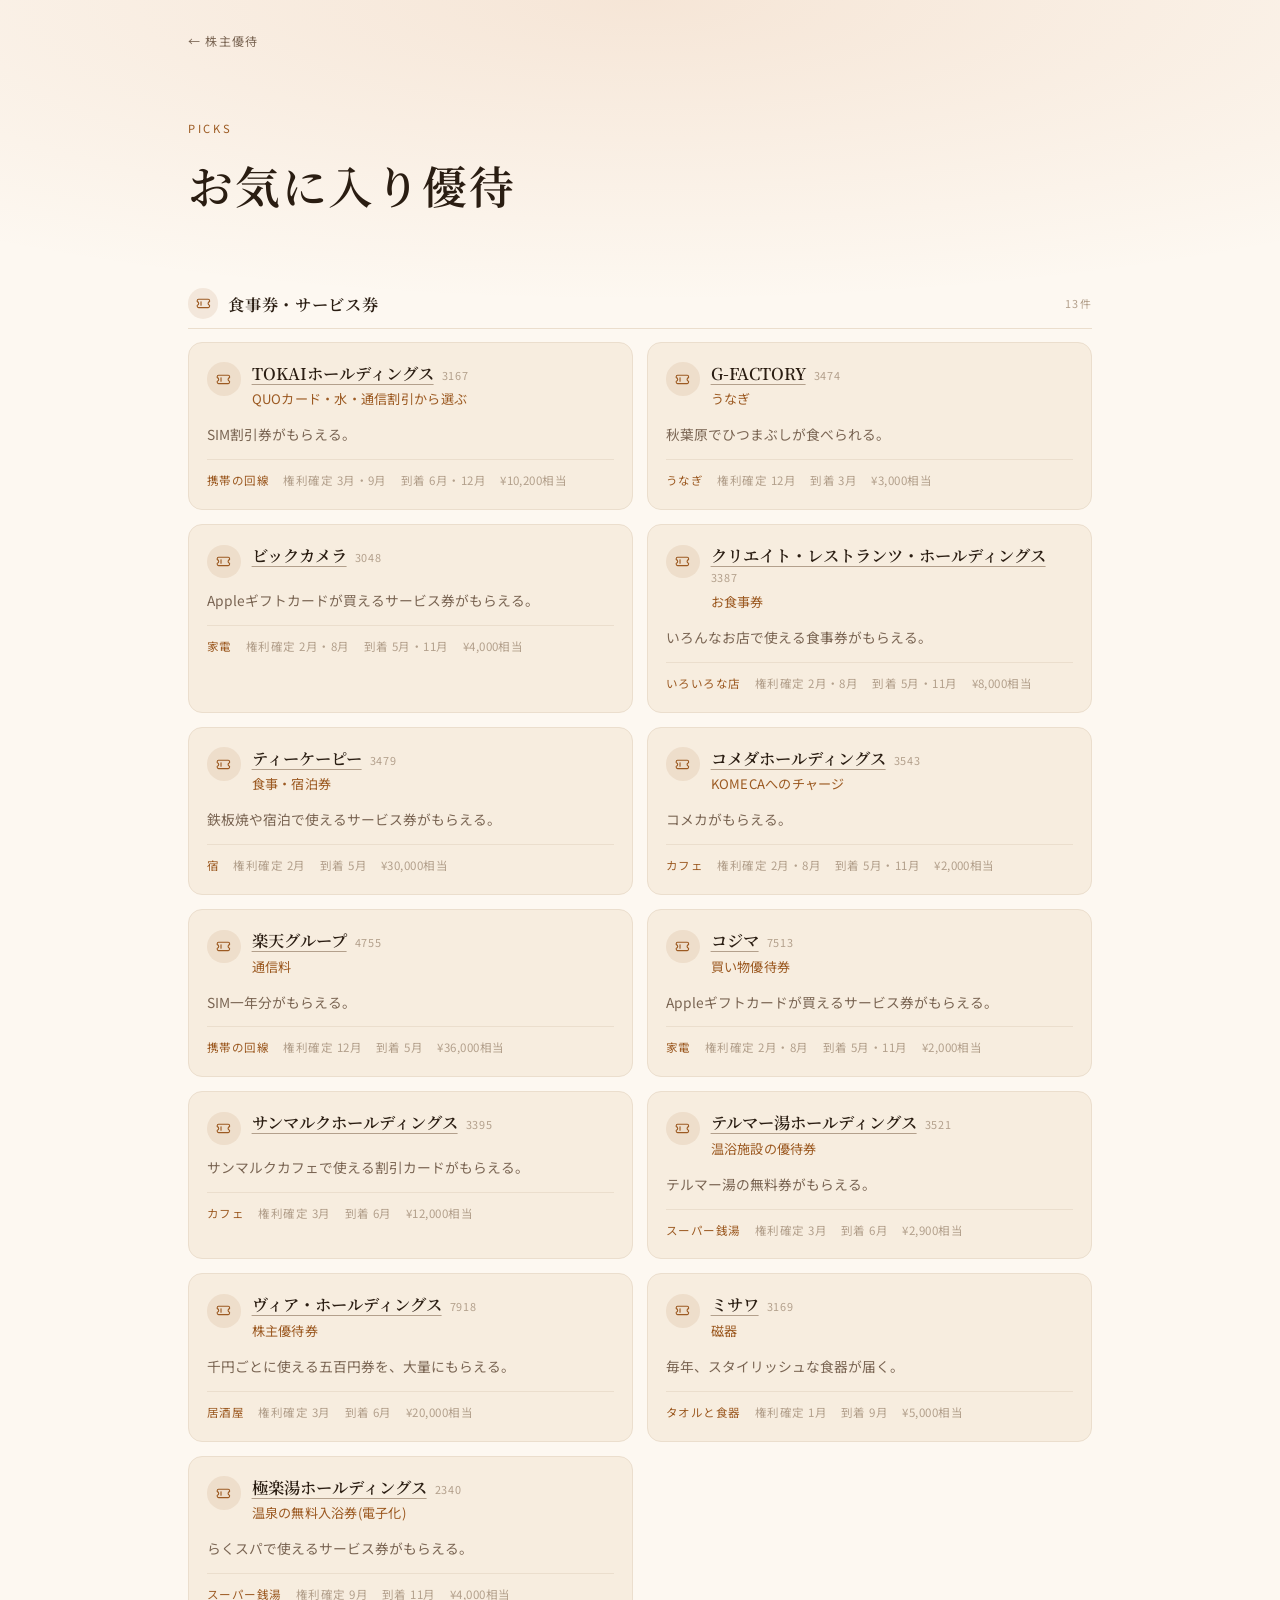
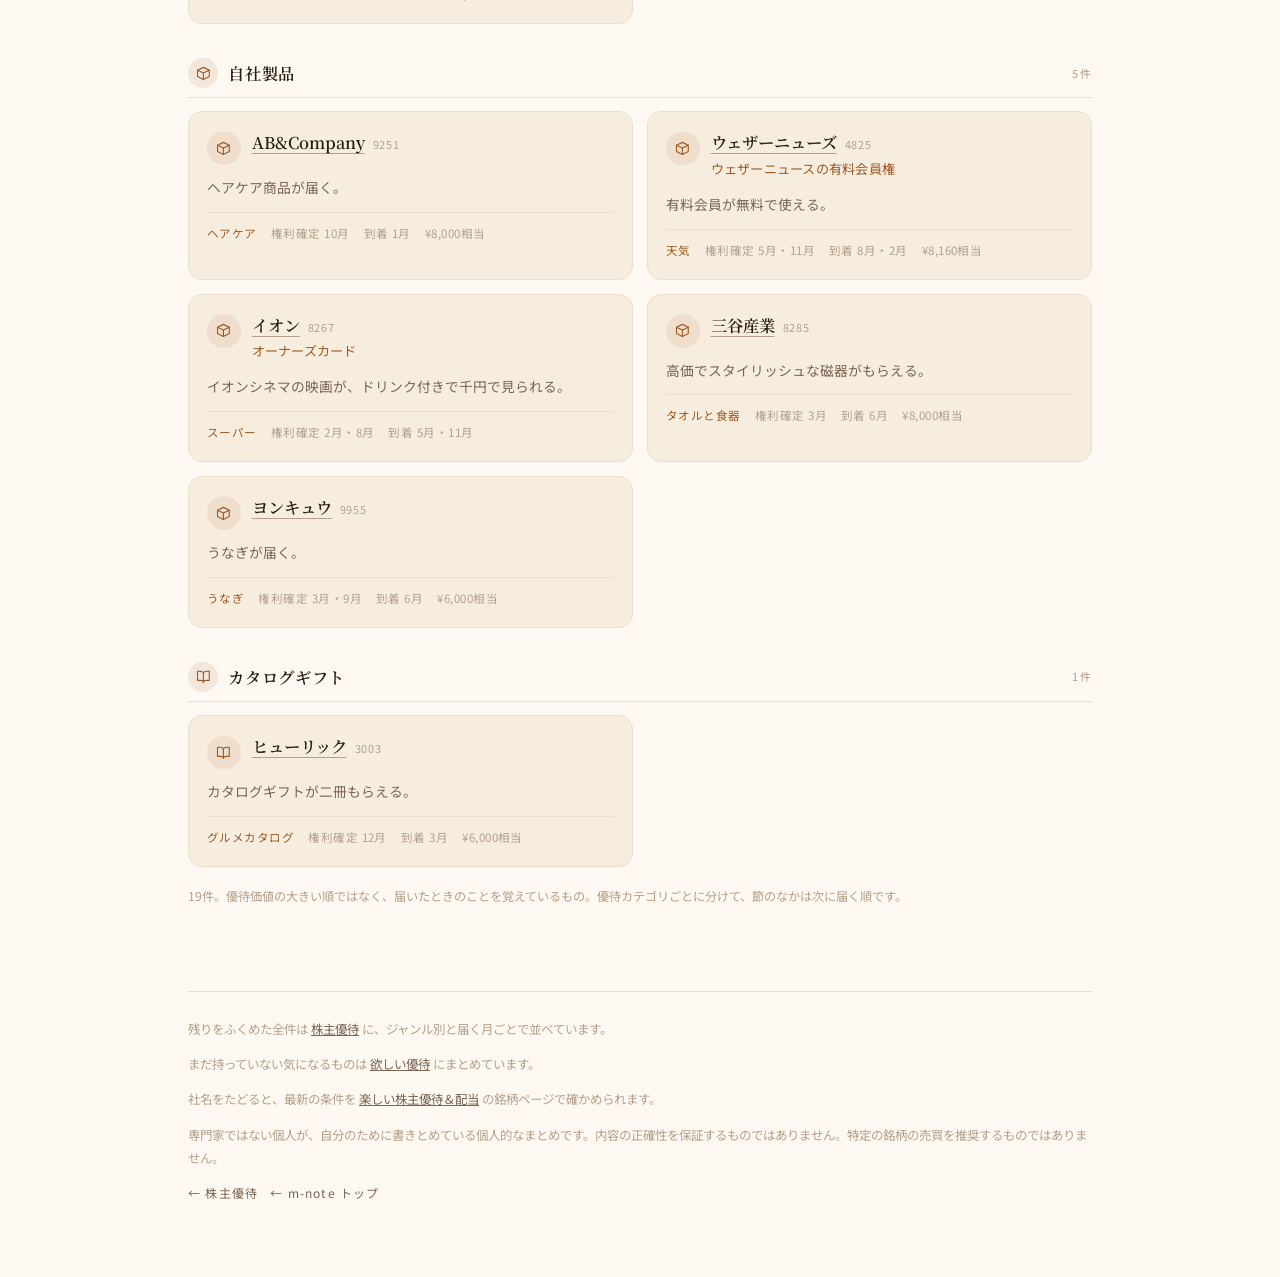
==== commit 7aeae0c7: "お気に入りと欲しい優待を優待カテゴリごとの節に分ける Co-Authored-By: Claude Opus 5 <noreply@anthropic.com>" ====
--- a/picks.html
+++ b/picks.html
@@ -8,7 +8,7 @@
 <link rel="preconnect" href="https://fonts.googleapis.com">
 <link rel="preconnect" href="https://fonts.gstatic.com" crossorigin>
 <link href="https://fonts.googleapis.com/css2?family=Noto+Sans+JP:wght@400;500;700&family=Noto+Serif+JP:wght@500;600;700&display=swap" rel="stylesheet">
-<link rel="stylesheet" href="style.css">
+<link rel="stylesheet" href="style.css?v=abcd02c5">
 </head>
 <body>
 <!-- アイコンは線画のまま埋め込んでおく。外から取りに行かないので表示が遅れない -->
@@ -42,8 +42,8 @@
   </header>
 
   <section id="picks">
-    <div class="picks" data-picks><p class="empty">読み込み中…</p></div>
-    <p class="aside"><span data-count="picks"></span>。優待価値の大きい順ではなく、届いたときのことを覚えているもの。次に届く順に並べています。</p>
+    <div class="cats" data-picks><p class="empty">読み込み中…</p></div>
+    <p class="aside"><span data-count="picks"></span>。優待価値の大きい順ではなく、届いたときのことを覚えているもの。優待カテゴリごとに分けて、節のなかは次に届く順です。</p>
   </section>
 
   <footer>
@@ -54,6 +54,6 @@
     <p><a class="back" href="./">← 株主優待</a>　<a class="back" href="../">← m-note トップ</a></p>
   </footer>
 </div>
-<script src="app.js"></script>
+<script src="app.js?v=abcd02c5"></script>
 </body>
 </html>
--- a/style.css
+++ b/style.css
@@ -84,6 +84,16 @@
   border-bottom:1px solid transparent;transition:border-color .15s}
 .pick .meta .gl:hover,.pick .meta .gl:focus-visible{border-bottom-color:var(--accent)}
 
+/* 優待カテゴリごとの節。節のなかはお気に入りと同じ二列の並び */
+.cats{display:grid;grid-template-columns:1fr;gap:34px}
+.cg .cgh{display:flex;align-items:center;gap:10px;margin:0 0 13px;
+  padding:0 0 9px;border-bottom:1px solid var(--line)}
+.cg .cgh .badge{width:1.9em;height:1.9em;margin:0}
+.cg .cgh h3{font-family:"Noto Serif JP",serif;font-weight:600;font-size:1.02rem;
+  letter-spacing:.04em;margin:0;line-height:1.6}
+.cg .cgh .n{margin-left:auto;font-size:.68rem;letter-spacing:.12em;color:var(--faint);
+  font-variant-numeric:tabular-nums;flex:0 0 auto}
+
 /* ジャンル別 */
 .uses{display:grid;grid-template-columns:1fr;gap:14px}
 @media (min-width:720px){.uses{grid-template-columns:repeat(2,1fr)}}
@@ -95,6 +105,10 @@
 .use .uh .n{margin-left:auto;font-size:.68rem;letter-spacing:.12em;color:var(--faint);flex:0 0 auto}
 /* 持っている件数のうしろに、欲しい件数。無い領域には出さない */
 .use .uh .wn{color:var(--accent);margin-left:7px}
+/* 持っている件数が無いときは、欲しい件数だけが右端に来る */
+.use .uh .wn.solo{margin-left:0}
+.use .none{margin:13px 0 0;padding:12px 0 0;border-top:1px solid var(--line);
+  font-size:.8rem;color:var(--muted)}
 /* 細目は左の列に揃える。.sub を display:contents にして、dt と dd を
    そのまま dl のグリッドに流し込むと、カードごとに左の列幅が揃う */
 .use .subs{margin:13px 0 0;padding:12px 0 0;border-top:1px solid var(--line);
